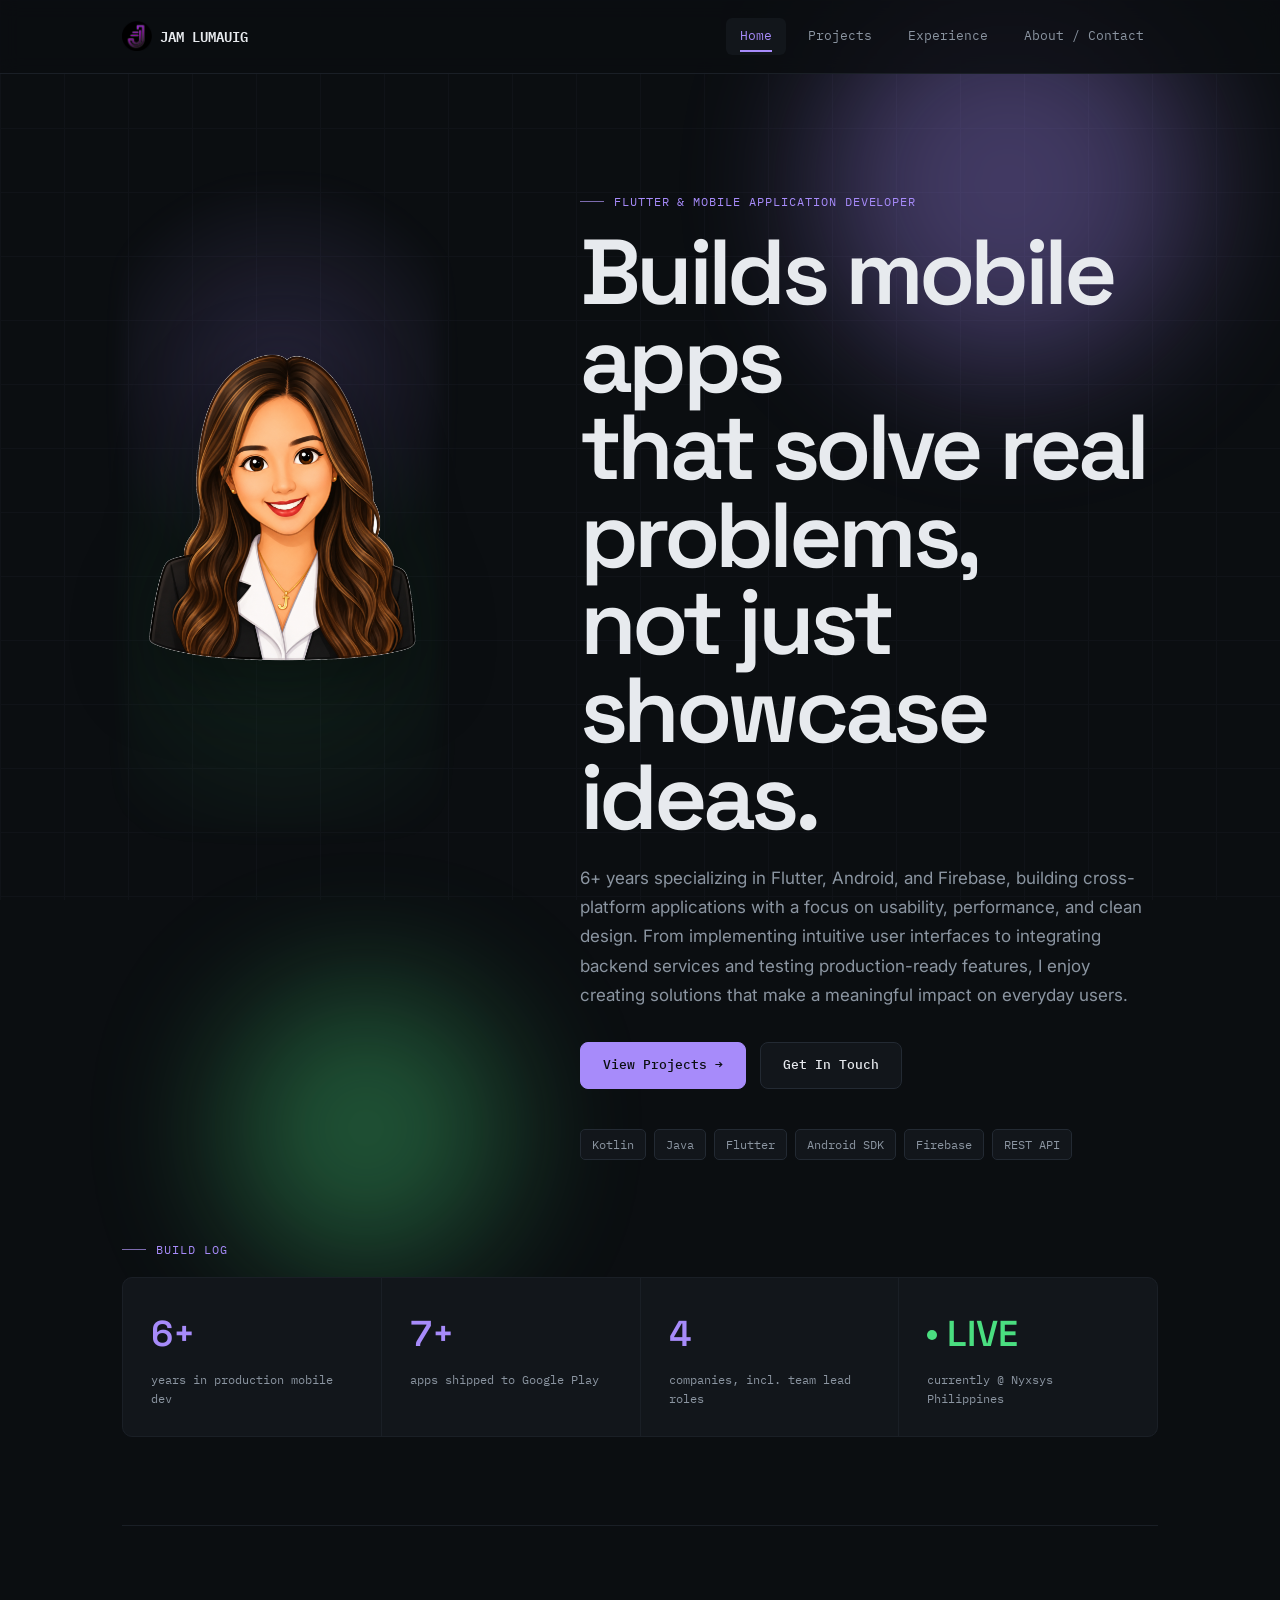
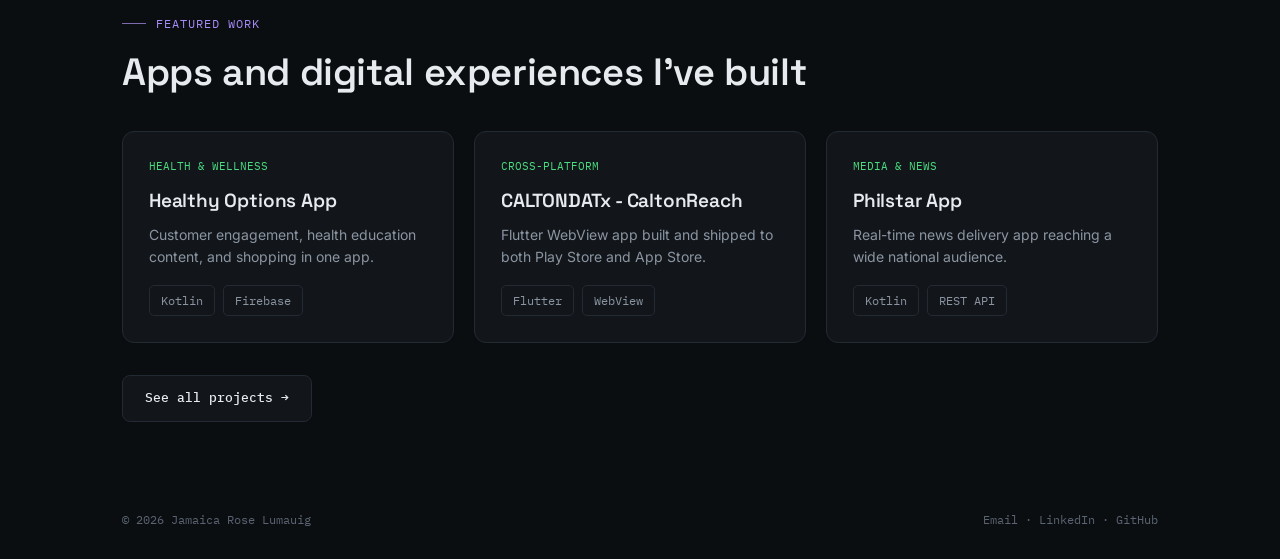
==== index.html @ c299384c "portfolio ni jam" ====
<!DOCTYPE html>
<html lang="en">
<head>
<meta charset="UTF-8">
<meta name="viewport" content="width=device-width, initial-scale=1.0">
<title>Jamaica Rose Lumauig — Mobile Application Developer</title>
<link rel="icon" type="image/png" href="assets/navlogo.png">
<link rel="stylesheet" href="style.css">
</head>
<body>

<header class="site-nav">
  <div class="nav-inner">
    <a href="index.html" class="nav-mark">
      <img src="assets/navlogo.png" alt="Jamaica Rose Lumauig" class="nav-mark-logo">
      <span>JAM LUMAUIG</span>
    </a>
    <nav class="nav-links">
      <a href="index.html" class="active">Home</a>
      <a href="projects.html">Projects</a>
      <a href="experience.html">Experience</a>
      <a href="about.html">About / Contact</a>
    </nav>
  </div>
</header>

<main class="wrap">

  <!-- HERO -->
  <section class="section" style="padding-top:96px; padding-bottom:48px; border-bottom:none; position:relative;">
    <div class="glow-orb" style="width:380px; height:380px; background:var(--accent); top:-80px; right:-40px;"></div>
    <div class="glow-orb" style="width:280px; height:280px; background:var(--signal); bottom:-60px; left:10%; animation-delay:-6s;"></div>

    <div class="hero-layout" style="position:relative; z-index:1;">
      <div class="hero-art load-in load-in-2">
        <img src="assets/jam.png" alt="Jamaica Rose Lumauig illustration">
      </div>

      <div class="hero-headline">
        <div class="eyebrow load-in load-in-1">Flutter & Mobile Application Developer</div>
        <h1 class="load-in load-in-2">
          Builds mobile apps<br>
          that solve real problems,<br>
          not just showcase ideas.
        </h1>
      </div>

      <div class="hero-body">
        <p class="load-in load-in-3" style="color:var(--text-dim); font-size:17px;">
          6+ years specializing in Flutter, Android, and Firebase, building cross-platform applications with a focus on usability, performance, and clean design. From implementing intuitive user interfaces to integrating backend services and testing production-ready features, I enjoy creating solutions that make a meaningful impact on everyday users.
        </p>
        <div class="load-in load-in-3" style="display:flex; gap:14px; margin-top:32px; flex-wrap:wrap;">
          <a href="projects.html" class="btn btn-primary">View Projects →</a>
          <a href="about.html" class="btn btn-ghost">Get In Touch</a>
        </div>
        <div class="load-in load-in-4" style="margin-top:40px;">
          <div class="tag-row">
            <span class="tag">Kotlin</span>
            <span class="tag">Java</span>
            <span class="tag">Flutter</span>
            <span class="tag">Android SDK</span>
            <span class="tag">Firebase</span>
            <span class="tag">REST API</span>
          </div>
        </div>
      </div>
    </div>
  </section>

  <!-- STATS / BUILD LOG STYLE -->
  <section class="section" style="padding-top:32px;">
    <div class="eyebrow reveal">Build Log</div>
    <div style="display:grid; grid-template-columns:repeat(auto-fit, minmax(200px,1fr)); gap:1px; background:var(--border-soft); border:1px solid var(--border-soft); border-radius:10px; overflow:hidden;">

      <div class="reveal reveal-delay-1" style="background:var(--bg-raised); padding:28px;">
        <div class="stat-num" data-count="6" data-suffix="+" style="font-family:var(--font-display); font-size:36px; font-weight:600; color:var(--accent);">0</div>
        <div style="font-family:var(--font-mono); font-size:12px; color:var(--text-dim); margin-top:6px;">years in production mobile dev</div>
      </div>

      <div class="reveal reveal-delay-2" style="background:var(--bg-raised); padding:28px;">
        <div class="stat-num" data-count="7" data-suffix="+" style="font-family:var(--font-display); font-size:36px; font-weight:600; color:var(--accent);">0</div>
        <div style="font-family:var(--font-mono); font-size:12px; color:var(--text-dim); margin-top:6px;">apps shipped to Google Play</div>
      </div>

      <div class="reveal reveal-delay-3" style="background:var(--bg-raised); padding:28px;">
        <div class="stat-num" data-count="4" data-suffix="" style="font-family:var(--font-display); font-size:36px; font-weight:600; color:var(--accent);">0</div>
        <div style="font-family:var(--font-mono); font-size:12px; color:var(--text-dim); margin-top:6px;">companies, incl. team lead roles</div>
      </div>

      <div class="reveal reveal-delay-4" style="background:var(--bg-raised); padding:28px;">
        <div style="font-family:var(--font-display); font-size:36px; font-weight:600; color:var(--signal); display:flex; align-items:center; gap:10px;">
          <span class="dot pulse" style="width:10px;height:10px;border-radius:50%;background:var(--signal); display:inline-block;"></span>LIVE
        </div>
        <div style="font-family:var(--font-mono); font-size:12px; color:var(--text-dim); margin-top:6px;">currently @ Nyxsys Philippines</div>
      </div>

    </div>
  </section>

  <!-- FEATURED PROJECTS PREVIEW -->
  <section class="section" style="border-bottom:none;">
    <div class="eyebrow reveal">Featured Work</div>
    <h2 class="reveal" style="margin-bottom:36px;">Apps and digital experiences I've built</h2>

    <div style="display:grid; grid-template-columns:repeat(auto-fit, minmax(260px,1fr)); gap:20px;">

      <a href="projects.html#healthy-options" class="reveal reveal-delay-1 lift-card" style="background:var(--bg-raised); border:1px solid var(--border); border-radius:12px; padding:26px; display:block;">
        <div style="font-family:var(--font-mono); font-size:11px; color:var(--signal); margin-bottom:10px;">HEALTH &amp; WELLNESS</div>
        <h3>Healthy Options App</h3>
        <p style="color:var(--text-dim); font-size:14px; margin-top:8px;">Customer engagement, health education content, and shopping in one app.</p>
        <div class="tag-row" style="margin-top:16px;">
          <span class="tag">Kotlin</span><span class="tag">Firebase</span>
        </div>
      </a>

      <a href="projects.html#caltondatx" class="reveal reveal-delay-2 lift-card" style="background:var(--bg-raised); border:1px solid var(--border); border-radius:12px; padding:26px; display:block;">
        <div style="font-family:var(--font-mono); font-size:11px; color:var(--signal); margin-bottom:10px;">CROSS-PLATFORM</div>
        <h3>CALTONDATx - CaltonReach</h3>
        <p style="color:var(--text-dim); font-size:14px; margin-top:8px;">Flutter WebView app built and shipped to both Play Store and App Store.</p>
        <div class="tag-row" style="margin-top:16px;">
          <span class="tag">Flutter</span><span class="tag">WebView</span>
        </div>
      </a>

      <a href="projects.html#philstar" class="reveal reveal-delay-3 lift-card" style="background:var(--bg-raised); border:1px solid var(--border); border-radius:12px; padding:26px; display:block;">
        <div style="font-family:var(--font-mono); font-size:11px; color:var(--signal); margin-bottom:10px;">MEDIA &amp; NEWS</div>
        <h3>Philstar App</h3>
        <p style="color:var(--text-dim); font-size:14px; margin-top:8px;">Real-time news delivery app reaching a wide national audience.</p>
        <div class="tag-row" style="margin-top:16px;">
          <span class="tag">Kotlin</span><span class="tag">REST API</span>
        </div>
      </a>

    </div>

    <div class="reveal" style="margin-top:32px;">
      <a href="projects.html" class="btn btn-ghost">See all projects →</a>
    </div>
  </section>

</main>

<footer class="wrap">
  <span>© 2026 Jamaica Rose Lumauig</span>
  <span>
    <a href="mailto:jamlumauig0615@gmail.com">Email</a> ·
    <a href="https://linkedin.com/in/jamlumauig">LinkedIn</a> ·
    <a href="https://github.com/jamlumauig00">GitHub</a>
  </span>
</footer>

<script src="script.js"></script>
</body>
</html>
---- style.css ----
/* ============================================
   Jamaica Rose Lumauig — Mobile Dev Portfolio
   ============================================ */

@import url('https://fonts.googleapis.com/css2?family=Space+Grotesk:wght@400;500;600;700&family=IBM+Plex+Mono:wght@400;500;600&family=Inter:wght@400;500;600&display=swap');

:root {
  --bg: #0B0E11;
  --bg-raised: #12161B;
  --bg-raised-2: #171C22;
  --border: #232A33;
  --border-soft: #1A1F26;
  --text: #E7EAEE;
  --text-dim: #8B95A1;
  --text-faint: #5A6472;
  --accent: #A78BFA;
  --accent-dim: #7C6BAE;
  --signal: #4ADE80;
  --signal-dim: #2F8F5A;

  --font-display: 'Space Grotesk', sans-serif;
  --font-mono: 'IBM Plex Mono', monospace;
  --font-body: 'Inter', sans-serif;
}

* { box-sizing: border-box; margin: 0; padding: 0; }

html { scroll-behavior: smooth; }

html, body { overflow-x: hidden; }

body {
  background: var(--bg);
  color: var(--text);
  font-family: var(--font-body);
  line-height: 1.6;
  -webkit-font-smoothing: antialiased;
  overflow-wrap: break-word;
  padding-bottom: 30px;
}

body::before {
  content: '';
  position: fixed;
  inset: 0;
  background-image:
    linear-gradient(var(--border-soft) 1px, transparent 1px),
    linear-gradient(90deg, var(--border-soft) 1px, transparent 1px);
  background-size: 64px 64px;
  opacity: 0.35;
  pointer-events: none;
  z-index: 0;
}

a { color: inherit; text-decoration: none; }

.wrap {
  max-width: 1100px;
  margin: 0 auto;
  padding: 0 32px;
  position: relative;
  z-index: 1;
}

/* ---------- Nav ---------- */
header.site-nav {
  position: sticky;
  top: 0;
  z-index: 50;
  background: rgba(11, 14, 17, 0.85);
  backdrop-filter: blur(10px);
  border-bottom: 1px solid var(--border-soft);
}

.nav-inner {
  max-width: 1100px;
  margin: 0 auto;
  padding: 18px 32px;
  display: flex;
  justify-content: space-between;
  align-items: center;
}

.nav-mark {
  font-family: var(--font-mono);
  font-size: 14px;
  font-weight: 600;
  color: var(--text);
  display: flex;
  align-items: center;
  gap: 8px;
}

.nav-mark img {
  display: block;
}

.nav-mark-logo {
  width: 30px;
  height: 30px;
  object-fit: contain;
  border-radius: 8px;
}

.brand-logo-wrap {
  display: inline-flex;
  align-items: center;
  justify-content: center;
  width: min(180px, 100%);
  margin-bottom: 18px;
}

.brand-logo {
  width: 100%;
  height: auto;
  display: block;
  object-fit: contain;
}

.sr-only {
  position: absolute;
  width: 20px;
  height: 10px;
  padding: 0;
  margin: -1px;
  clip: rect(0, 0, 0, 0);
  white-space: nowrap;
color: wheat;}


.nav-links {
  display: flex;
  gap: 8px;
  font-family: var(--font-mono);
  font-size: 13px;
}

.nav-links a {
  padding: 8px 14px;
  border-radius: 6px;
  color: var(--text-dim);
  transition: color 0.15s, background 0.15s;
}

.nav-links a:hover { color: var(--text); background: var(--bg-raised); }
.nav-links a.active { color: var(--accent); background: var(--bg-raised); }

/* ---------- Eyebrow / labels ---------- */
.eyebrow {
  font-family: var(--font-mono);
  font-size: 12px;
  letter-spacing: 0.08em;
  text-transform: uppercase;
  color: var(--accent);
  display: flex;
  align-items: center;
  gap: 10px;
  margin-bottom: 18px;
}

.eyebrow::before {
  content: '';
  width: 24px;
  height: 1px;
  background: var(--accent-dim);
}

/* ---------- Headings ---------- */
h1, h2, h3 {
  font-family: var(--font-display);
  font-weight: 600;
  letter-spacing: -0.01em;
  color: var(--text);
}

h1 { font-size: clamp(40px, 6vw, 64px); line-height: 1.05; }
h2 { font-size: clamp(28px, 4vw, 38px); line-height: 1.15; }
h3 { font-size: 19px; }

.section {
  padding: 88px 0;
  border-bottom: 1px solid var(--border-soft);
  position: relative;
  z-index: 1;
}

.section:last-of-type { border-bottom: none; }

/* ---------- Buttons ---------- */
.btn {
  display: inline-flex;
  align-items: center;
  gap: 8px;
  font-family: var(--font-mono);
  font-size: 13px;
  font-weight: 500;
  padding: 12px 22px;
  border-radius: 8px;
  border: 1px solid var(--border);
  transition: border-color 0.15s, transform 0.15s, background 0.15s;
}

.btn-primary {
  background: var(--accent);
  color: #0B0E11;
  border-color: var(--accent);
}
.btn-primary:hover { transform: translateY(-1px); background: #B8A2FC; }

.btn-ghost {
  color: var(--text);
  background: var(--bg-raised);
}
.btn-ghost:hover { border-color: var(--accent-dim); transform: translateY(-1px); }

/* ---------- Tags / tech pills ---------- */
.tag-row {
  display: flex;
  flex-wrap: wrap;
  gap: 8px;
}

.tag {
  font-family: var(--font-mono);
  font-size: 12px;
  padding: 5px 11px;
  border-radius: 5px;
  background: var(--bg-raised);
  border: 1px solid var(--border);
  color: var(--text-dim);
}

/* ---------- Phone frame (signature element) ---------- */
.phone-frame {
  width: 220px;
  height: 460px;
  border-radius: 32px;
  border: 6px solid #1C2128;
  background: #05070A;
  position: relative;
  overflow: hidden;
  box-shadow:
    0 0 0 1px var(--border),
    0 30px 60px -20px rgba(167, 139, 250, 0.18),
    0 10px 30px rgba(0,0,0,0.5);
  flex-shrink: 0;
  transition: transform 0.25s ease-out, box-shadow 0.25s ease-out;
  transform-style: preserve-3d;
  will-change: transform;
}
.phone-frame:hover {
  box-shadow:
    0 0 0 1px var(--border),
    0 40px 80px -20px rgba(167, 139, 250, 0.3),
    0 10px 30px rgba(0,0,0,0.5);
}

.phone-frame::before {
  content: '';
  position: absolute;
  top: 14px;
  left: 50%;
  transform: translateX(-50%);
  width: 64px;
  height: 6px;
  border-radius: 4px;
  background: #1C2128;
  z-index: 3;
}

.phone-frame img {
  width: 100%;
  height: 100%;
  object-fit: cover;
  display: block;
}

.phone-frame .placeholder {
  width: 100%;
  height: 100%;
  display: flex;
  align-items: center;
  justify-content: center;
  font-family: var(--font-mono);
  font-size: 11px;
  color: var(--text-faint);
  text-align: center;
  padding: 20px;
  background:
    repeating-linear-gradient(45deg, #0E1216, #0E1216 10px, #0B0E11 10px, #0B0E11 20px);
}

.hero-art {
  width: 100%;
  max-width: 320px;
  display: flex;
  align-items: center;
  justify-content: center;
  position: relative;
  padding: 0;
  margin: 0;
  align-self: stretch;
  height: 100%;
  animation: heroFloat 6.5s ease-in-out infinite;
}

.hero-art::before {
  content: '';
  position: absolute;
  inset: 10px 0;
  border-radius: 28px;
  background:
    radial-gradient(circle at 50% 30%, rgba(167,139,250,0.18), transparent 42%),
    radial-gradient(circle at 50% 70%, rgba(74,222,128,0.1), transparent 50%);
  filter: blur(10px);
  z-index: -1;
  animation: heroGlow 4.5s ease-in-out infinite;
}

.hero-art img {
  width: 100%;
  height: 100%;
  display: block;
  object-fit: contain;
  filter: drop-shadow(0 22px 40px rgba(0, 0, 0, 0.45));
  transform-origin: center 65%;
  animation: heroPulse 4.5s ease-in-out infinite;
}

.hero-copy {
  display: flex;
  flex-direction: column;
  justify-content: center;
}

.hero-layout {
  display: grid;
  grid-template-columns: minmax(280px, 0.82fr) minmax(0, 1.18fr);
  column-gap: 56px;
  row-gap: 16px;
  align-items: start;
}

.hero-art {
  grid-column: 1;
  grid-row: 1;
  align-self: stretch;
  justify-self: start;
}

.hero-headline {
  grid-column: 2;
  grid-row: 1;
  align-self: start;
  padding-top: 22px;
}

.hero-body {
  grid-column: 2;
  grid-row: 2;
  max-width: 820px;
  margin-top: 6px;
}

.hero-headline h1 {
  font-size: clamp(58px, 7.2vw, 96px);
  line-height: 0.95;
  letter-spacing: -0.05em;
  max-width: 920px;
}

.hero-body p {
  margin-top: 0 !important;
  max-width: 760px !important;
  line-height: 1.72;
}

@keyframes heroFloat {
  0%, 100% { transform: translateY(0px); }
  50% { transform: translateY(-10px); }
}

@keyframes heroGlow {
  0%, 100% { opacity: 0.7; transform: scale(0.98); }
  50% { opacity: 1; transform: scale(1.03); }
}

@keyframes heroPulse {
  0%, 100% { transform: scale(1) rotate(-1deg); }
  50% { transform: scale(1.03) rotate(1deg); }
}

/* ---------- Footer ---------- */
footer {
  padding: 48px 0 64px;
  font-family: var(--font-mono);
  font-size: 12px;
  color: var(--text-faint);
  display: flex;
  justify-content: space-between;
  flex-wrap: wrap;
  gap: 12px;
}

footer a:hover { color: var(--accent); }

/* ---------- Responsive ---------- */
@media (max-width: 720px) {
  .wrap { padding: 0 20px; }
  .nav-inner { padding: 14px 20px; }
  .nav-links { font-size: 12px; gap: 2px; }
  .nav-links a { padding: 7px 9px; }
  .section { padding: 56px 0; }

  /* Flex/grid layout blocks across pages use inline min-width/columns
     for desktop; relax them so nothing overflows on narrow viewports. */
  [style*="min-width"] { min-width: 0 !important; }
  [style*="grid-template-columns:1fr 1fr"] { grid-template-columns: 1fr !important; }

  .phone-frame { width: 190px; height: 396px; }

  [style*="gap:48px"],
  [style*="gap:56px"],
  [style*="gap:64px"] {
    gap: 32px !important;
  }
}

@media (max-width: 480px) {
  .wrap { padding: 0 16px; }
  .nav-inner { padding: 12px 16px; flex-wrap: wrap; gap: 10px; justify-content: center; }
  .nav-mark { font-size: 12px; }
  .nav-links { width: 100%; justify-content: center; }
  .phone-frame { width: 168px; height: 350px; }
  .project-modal { padding: 14px; }
  .project-modal-panel { padding: 20px; }
  .project-card { padding-left: 16px; padding-right: 16px; margin-left: -16px; margin-right: -16px; }
}

/* ---------- Focus visibility ---------- */
a:focus-visible, button:focus-visible {
  outline: 2px solid var(--accent);
  outline-offset: 2px;
}

/* ============================================
   ANIMATION SYSTEM
   ============================================ */

/* Scroll reveal */
.reveal {
  opacity: 0;
  transform: translateY(28px);
  transition: opacity 0.7s cubic-bezier(.21,.8,.32,1), transform 0.7s cubic-bezier(.21,.8,.32,1);
}
.reveal.in-view { opacity: 1; transform: translateY(0); }
.reveal-delay-1 { transition-delay: 0.08s; }
.reveal-delay-2 { transition-delay: 0.16s; }
.reveal-delay-3 { transition-delay: 0.24s; }
.reveal-delay-4 { transition-delay: 0.32s; }

/* No-JS fallback: if JS hasn't run within ~1.2s (or doesn't run at all),
   force content visible so nothing stays permanently hidden */
@keyframes forceVisible { to { opacity: 1; transform: none; } }
.reveal { animation: forceVisible 0.01s linear 1.4s forwards; }
.reveal.in-view { animation: none; }

/* Page-load entrance */
@keyframes fadeUp {
  from { opacity: 0; transform: translateY(22px); }
  to { opacity: 1; transform: translateY(0); }
}
.load-in { animation: fadeUp 0.8s cubic-bezier(.21,.8,.32,1) both; }
.load-in-1 { animation-delay: 0.05s; }
.load-in-2 { animation-delay: 0.15s; }
.load-in-3 { animation-delay: 0.28s; }
.load-in-4 { animation-delay: 0.4s; }

/* Nav entrance */
@keyframes navDrop {
  from { opacity: 0; transform: translateY(-12px); }
  to { opacity: 1; transform: translateY(0); }
}
.site-nav { animation: navDrop 0.5s ease both; }

/* Ambient glow drift behind hero */
@keyframes drift {
  0%, 100% { transform: translate(0,0) scale(1); }
  50% { transform: translate(20px,-24px) scale(1.08); }
}
.glow-orb {
  position: absolute;
  border-radius: 50%;
  filter: blur(70px);
  opacity: 0.35;
  pointer-events: none;
  z-index: 0;
  animation: drift 12s ease-in-out infinite;
}

/* Pulse dot (live indicator) */
@keyframes pulseDot {
  0% { box-shadow: 0 0 0 0 rgba(74,222,128,0.55); }
  70% { box-shadow: 0 0 0 8px rgba(74,222,128,0); }
  100% { box-shadow: 0 0 0 0 rgba(74,222,128,0); }
}
.pulse { animation: pulseDot 2s infinite; }

/* Card hover lift */
.lift-card {
  transition: transform 0.25s cubic-bezier(.21,.8,.32,1), border-color 0.25s, box-shadow 0.25s;
}
.lift-card:hover {
  transform: translateY(-5px);
  border-color: var(--accent-dim) !important;
  box-shadow: 0 16px 32px -12px rgba(167,139,250,0.18);
}

/* Stat count-up target (JS toggles class) */
.stat-num { font-variant-numeric: tabular-nums; }

/* Button shimmer */
.btn-primary {
  position: relative;
  overflow: hidden;
}
.btn-primary::after {
  content: '';
  position: absolute;
  top: 0; left: -120%;
  width: 60%; height: 100%;
  background: linear-gradient(120deg, transparent, rgba(255,255,255,0.45), transparent);
  transform: skewX(-20deg);
  transition: left 0.6s ease;
}
.btn-primary:hover::after { left: 140%; }

/* Tag pop on hover */
.tag { transition: border-color 0.2s, color 0.2s, transform 0.2s; }
.tag:hover { border-color: var(--accent-dim); color: var(--text); transform: translateY(-1px); }

/* Underline draw for nav links */
.nav-links a { position: relative; }
.nav-links a::before {
  content: '';
  position: absolute;
  left: 14px; right: 14px; bottom: 3px;
  height: 1.5px;
  background: var(--accent);
  transform: scaleX(0);
  transform-origin: left;
  transition: transform 0.25s ease;
}
.nav-links a:hover::before,
.nav-links a.active::before { transform: scaleX(1); }

/* Timeline node grow-in */
@keyframes nodeGrow {
  from { transform: scale(0); }
  to { transform: scale(1); }
}
.role.in-view::before { animation: nodeGrow 0.4s cubic-bezier(.34,1.56,.64,1) both; }

/* ============================================
   MOCK APP SCREENS (inside phone frames)
   ============================================ */
.app-screen {
  width: 100%;
  height: 100%;
  position: relative;
  background: linear-gradient(165deg, #0E1318, #090C10);
  display: flex;
  flex-direction: column;
  font-family: var(--font-body);
  overflow: hidden;
}

.app-statusbar {
  display: flex;
  justify-content: space-between;
  padding: 18px 16px 6px;
  font-family: var(--font-mono);
  font-size: 9px;
  color: var(--text-faint);
}

.app-topbar {
  padding: 4px 16px 14px;
  display: flex;
  align-items: center;
  justify-content: space-between;
}
.app-topbar .app-title { font-family: var(--font-display); font-size: 15px; font-weight: 600; color: var(--text); }
.app-topbar .app-badge {
  font-family: var(--font-mono);
  font-size: 8px;
  padding: 3px 7px;
  border-radius: 20px;
  background: rgba(74,222,128,0.12);
  color: var(--signal);
  display: flex;
  align-items: center;
  gap: 4px;
  white-space: nowrap;
  flex-shrink: 0;
}
.app-badge .d { width:5px; height:5px; border-radius:50%; background:var(--signal); }

.app-body { flex: 1; padding: 0 14px 14px; overflow: hidden; }

/* Generic shimmer skeleton */
@keyframes shimmer {
  0% { background-position: -200px 0; }
  100% { background-position: 200px 0; }
}
.skel {
  background: linear-gradient(90deg, #161B22 25%, #1F2530 37%, #161B22 63%);
  background-size: 400px 100%;
  animation: shimmer 1.8s infinite linear;
  border-radius: 6px;
}

/* card row */
.app-card {
  background: var(--bg-raised);
  border: 1px solid var(--border-soft);
  border-radius: 10px;
  padding: 10px;
  margin-bottom: 9px;
  display: flex;
  gap: 10px;
  align-items: center;
}
.app-card .thumb {
  width: 38px; height: 38px;
  border-radius: 8px;
  flex-shrink: 0;
}
.app-card .lines { flex: 1; display: flex; flex-direction: column; gap: 5px; }
.app-line { height: 7px; border-radius: 3px; }
.app-line.w60 { width: 60%; }
.app-line.w40 { width: 40%; }
.app-line.w80 { width: 80%; }

/* progress ring */
.ring-wrap { display:flex; align-items:center; justify-content:center; padding: 14px 0 6px; }
.ring-label {
  position:absolute;
  font-family: var(--font-display);
  font-size: 18px;
  font-weight: 600;
  color: var(--text);
}
@keyframes ringFill {
  from { stroke-dashoffset: 220; }
}

/* feed slide-in */
@keyframes feedIn {
  from { opacity: 0; transform: translateX(14px); }
  to { opacity: 1; transform: translateX(0); }
}
.feed-item { animation: feedIn 0.5s ease both; }

/* tab pill switcher */
.app-tabs {
  display: flex;
  background: var(--bg-raised-2);
  border-radius: 9px;
  padding: 3px;
  margin-bottom: 12px;
  position: relative;
}
.app-tabs span {
  flex: 1;
  text-align: center;
  font-family: var(--font-mono);
  font-size: 9px;
  padding: 7px 0;
  border-radius: 7px;
  color: var(--text-faint);
  position: relative;
  z-index: 1;
}
.app-tab-pill {
  position: absolute;
  top: 3px; bottom: 3px; left: 3px;
  width: calc(50% - 3px);
  background: var(--accent);
  border-radius: 7px;
  z-index: 0;
}
@keyframes tabSlide {
  0%, 40% { transform: translateX(0); }
  50%, 90% { transform: translateX(100%); }
  100% { transform: translateX(0); }
}
.app-tab-pill.animate { animation: tabSlide 4s ease-in-out infinite; }
@keyframes tabTextSwap {
  0%, 40% { color: #0B0E11; }
  41%, 100% { color: var(--text-faint); }
}

/* signage cycling frames */
.signage-slide {
  position: absolute;
  inset: 0;
  opacity: 0;
  display: flex;
  align-items: center;
  justify-content: center;
  flex-direction: column;
  gap: 8px;
}
@keyframes signageCycle {
  0%, 28% { opacity: 1; }
  33%, 100% { opacity: 0; }
}
.signage-slide.s1 { animation: signageCycle 9s infinite; }
.signage-slide.s2 { animation: signageCycle 9s infinite; animation-delay: 3s; }
.signage-slide.s3 { animation: signageCycle 9s infinite; animation-delay: 6s; }

/* checkmark draw */
@keyframes checkPop {
  0% { transform: scale(0); }
  60% { transform: scale(1.25); }
  100% { transform: scale(1); }
}
.check-pop { animation: checkPop 0.5s cubic-bezier(.34,1.56,.64,1) both; }

/* heartbeat */
@keyframes heartbeat {
  0%, 100% { transform: scale(1); }
  15% { transform: scale(1.18); }
  30% { transform: scale(1); }
  45% { transform: scale(1.12); }
  60% { transform: scale(1); }
}
.heartbeat { animation: heartbeat 2.2s ease-in-out infinite; }

/* route destination pulse (Commuter Guide) */
@keyframes routePulse {
  0%, 100% { box-shadow: 0 0 6px 0px rgba(167,139,250,0.6); transform: scale(1); }
  50% { box-shadow: 0 0 12px 4px rgba(167,139,250,0.35); transform: scale(1.15); }
}
.route-pulse { animation: routePulse 1.8s ease-in-out infinite; }

/* loading bar */
@keyframes loadBar {
  0% { width: 0%; }
  70% { width: 100%; }
  100% { width: 100%; }
}
.load-bar-fill { animation: loadBar 2.6s cubic-bezier(.3,.7,.4,1) infinite; }

@media (prefers-reduced-motion: reduce) {
  * { transition: none !important; scroll-behavior: auto !important; animation: none !important; }
  .reveal { opacity: 1; transform: none; }
}


/* ============================================
   CLICKABLE PROJECT MODAL
   ============================================ */
.project-card {
  cursor: pointer;
  border-radius: 16px;
  padding-left: 18px;
  padding-right: 18px;
  margin-left: -18px;
  margin-right: -18px;
  transition: background 0.2s ease, transform 0.2s ease, box-shadow 0.2s ease;
}
.project-card:hover {
  background: rgba(167, 139, 250, 0.035);
  box-shadow: inset 0 0 0 1px rgba(167, 139, 250, 0.12);
}
.project-card:focus-visible {
  outline: 2px solid var(--accent);
  outline-offset: 4px;
}
.project-card h2::after {
  content: '  →';
  color: var(--accent);
  opacity: 0;
  transition: opacity 0.2s ease, transform 0.2s ease;
  display: inline-block;
}
.project-card:hover h2::after,
.project-card:focus-visible h2::after {
  opacity: 1;
  transform: translateX(3px);
}

.project-modal {
  position: fixed;
  inset: 0;
  z-index: 999;
  display: none;
  align-items: center;
  justify-content: center;
  padding: 24px;
}
.project-modal.open {   display: flex; }
.project-modal-backdrop {
  position: absolute;
  inset: 0;
  background: rgba(5, 7, 10, 0.76);
  backdrop-filter: blur(12px);
}
.project-modal-panel {
  position: relative;
  width: min(960px, 100%);
  max-height: 90vh;
  overflow-y: auto;
  background: var(--bg-raised);
  border: 1px solid var(--border);
  border-radius: 18px;
  padding: 32px;
  z-index: 1;
}

.project-modal-grid {
  display: grid;
  grid-template-columns: 1fr 1.1fr;
  gap: 32px;
  align-items: start;
}

.project-modal-close {
  position: absolute;
  top: 16px;
  right: 16px;
  width: 42px;
  height: 42px;
  border-radius: 50%;
  border: 1px solid var(--border);
  background: rgba(18, 22, 27, 0.9);
  backdrop-filter: blur(8px);

  display: flex;
  align-items: center;
  justify-content: center;

  color: var(--text);
  font-size: 22px;
  line-height: 1;
  cursor: pointer;
  z-index: 10;

  transition: all 0.2s ease;
}

.project-modal-close:hover {
  background: var(--accent);
  color: #000000;
  transform: rotate(90deg);
  border-color: var(--accent);
  
}

.project-modal-close:active {
  transform: rotate(90deg) scale(0.95);
  
}

@media (max-width: 760px) {
  .project-modal-grid {
    grid-template-columns: 1fr;
  }

  .project-modal-panel {
    padding: 24px;
  }
}

.project-modal-close:hover { 
  border-color: var(--accent-dim); 
  color: #000000;
  
}
.project-modal-desc {
  color: var(--text-dim);
  font-size: 15px;
  margin: 16px 0 22px;
}
.project-link-row {
  display: flex;
  gap: 10px;
  flex-wrap: wrap;
  margin-top: 24px;
}
.project-link-note {
  margin-top: 14px;
  color: var(--text-faint);
  font-family: var(--font-mono);
  font-size: 11px;
}
.project-screenshot-grid {
  display: grid;
  grid-template-columns: repeat(2, minmax(0, 1fr));
  gap: 14px;
}
.project-shot {
  min-height: 210px;
  border-radius: 16px;
  border: 1px solid var(--border-soft);
  background:
    radial-gradient(circle at 20% 15%, rgba(167,139,250,0.18), transparent 34%),
    linear-gradient(145deg, #111820, #090C10);
  overflow: hidden;
  position: relative;
  display: flex;
  align-items: center;
  justify-content: center;
  padding: 18px;
}
.project-shot img {
  width: 100%;
  height: 100%;
  object-fit: contain;
  background: #07090c;
  border-radius: 12px;
  display: block;
}
.project-shot-placeholder {
  text-align: center;
  color: var(--text-faint);
  font-family: var(--font-mono);
  font-size: 11px;
}
.project-shot-placeholder strong {
  display: block;
  color: var(--text-dim);
  font-family: var(--font-display);
  font-size: 17px;
  margin-bottom: 6px;
}
body.modal-lock { overflow: hidden; }

@media (max-width: 820px) {
  .project-modal-grid { grid-template-columns: 1fr; }
}

@media (max-width: 480px) {
  .project-shot { min-height: 150px; }
}

@media (max-width: 900px) {
  .hero-layout {
    grid-template-columns: 1fr;
    gap: 28px !important;
  }

  .hero-art {
    width: min(360px, 100%);
    max-width: 360px;
    height: auto;
    justify-self: center;
  }

  .hero-art img {
    height: auto;
  }

  .hero-headline {
    padding-top: 0;
  }

  .hero-headline h1 {
    font-size: clamp(42px, 10vw, 64px);
    line-height: 0.98;
  }

  .hero-body {
    grid-column: auto;
    grid-row: auto;
    max-width: none;
  }
}

@media (max-width: 640px) {
  .hero-layout {
    gap: 22px !important;
  }

  .hero-art {
    width: min(280px, 100%);
    max-width: 280px;
  }

  .hero-art::before {
    inset: 6px 0;
  }
}
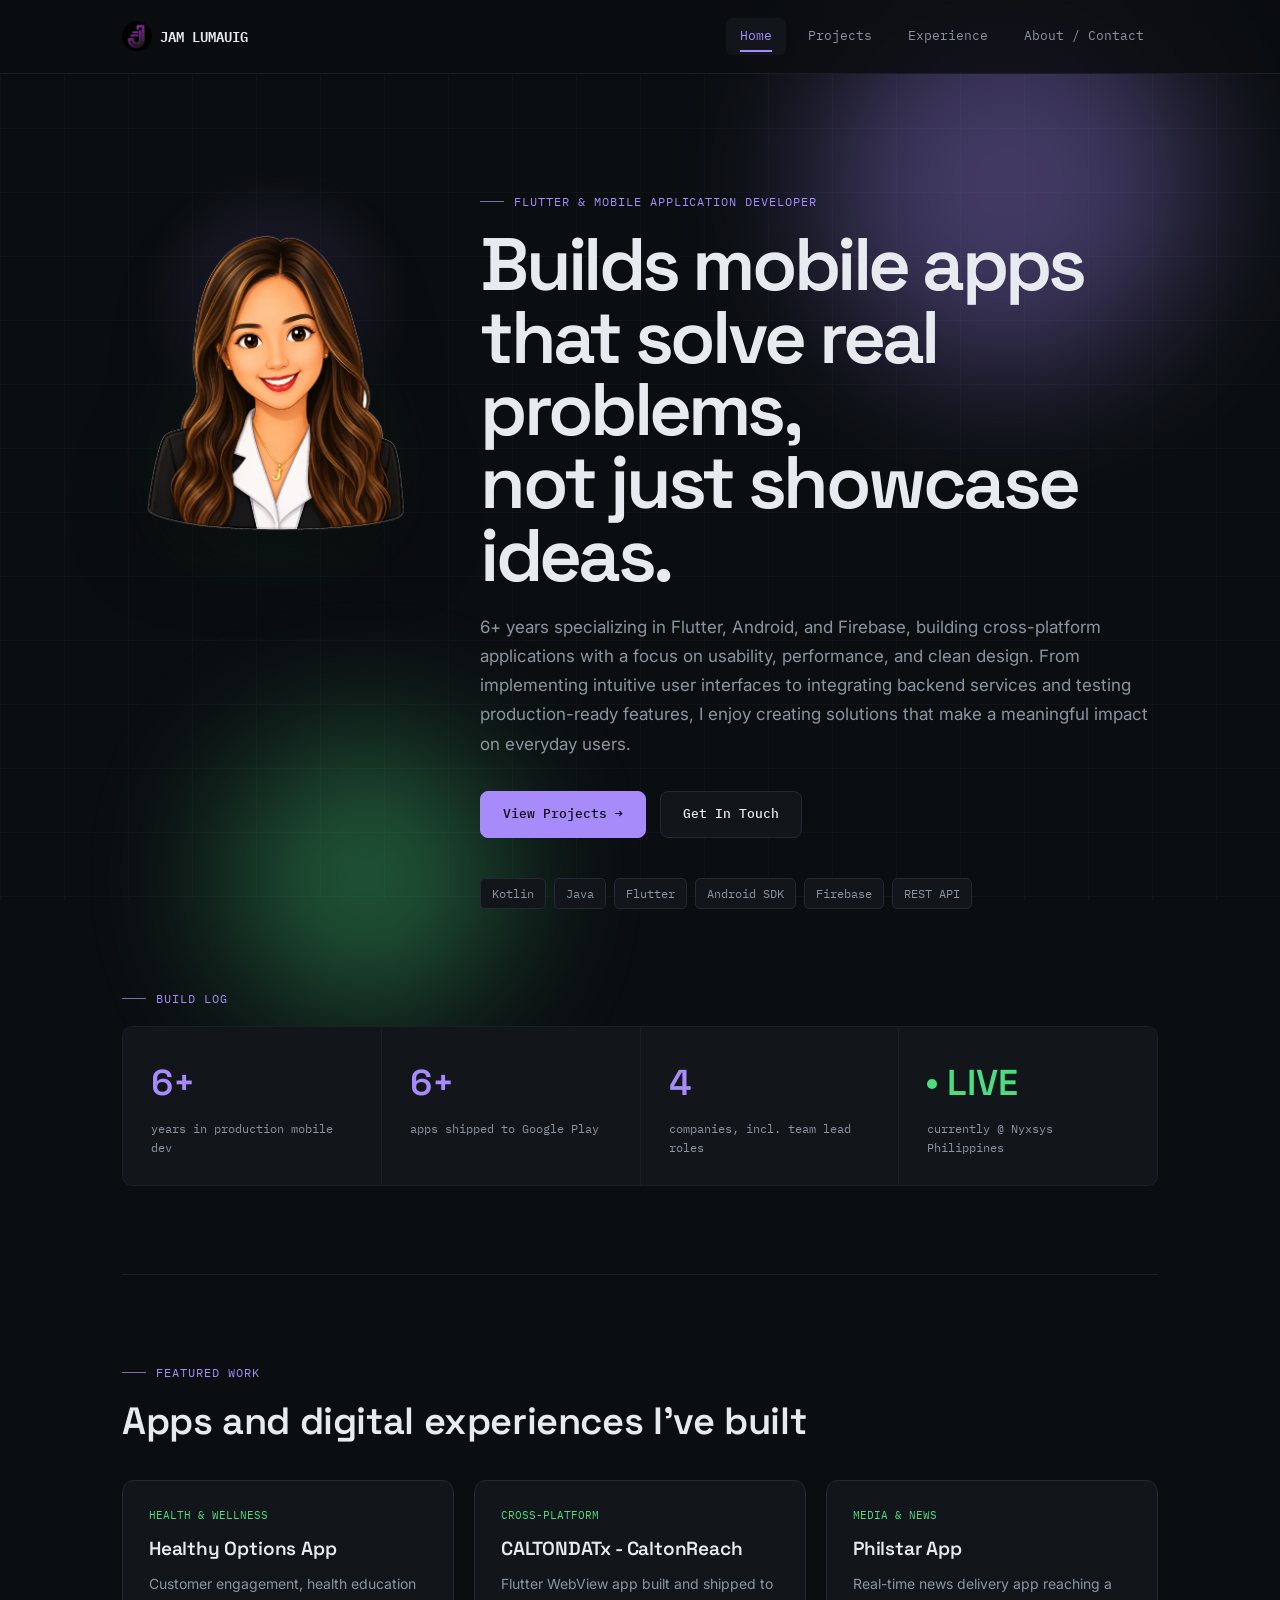
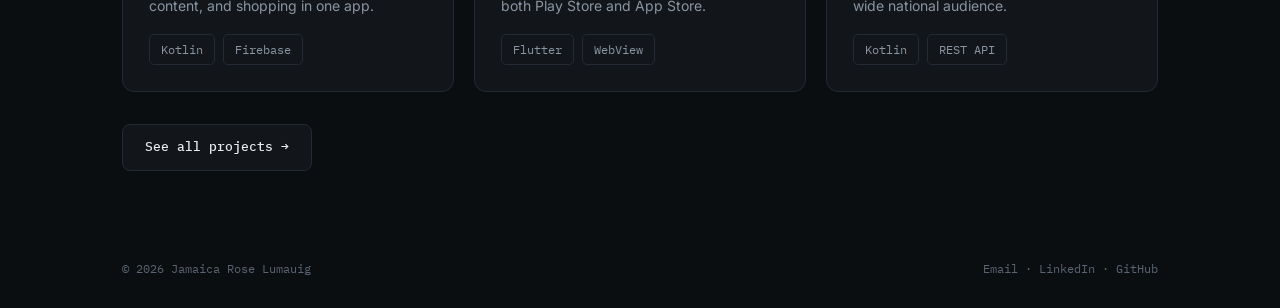
==== commit 9096177d: "commit" ====
--- a/index.html
+++ b/index.html
@@ -11,15 +11,15 @@
 
 <header class="site-nav">
   <div class="nav-inner">
-    <a href="index.html" class="nav-mark">
+    <a href="/" class="nav-mark">
       <img src="assets/navlogo.png" alt="Jamaica Rose Lumauig" class="nav-mark-logo">
       <span>JAM LUMAUIG</span>
     </a>
     <nav class="nav-links">
-      <a href="index.html" class="active">Home</a>
-      <a href="projects.html">Projects</a>
-      <a href="experience.html">Experience</a>
-      <a href="about.html">About / Contact</a>
+      <a href="/" class="active">Home</a>
+      <a href="/projects">Projects</a>
+      <a href="/experience">Experience</a>
+      <a href="/about">About / Contact</a>
     </nav>
   </div>
 </header>
@@ -50,8 +50,8 @@
           6+ years specializing in Flutter, Android, and Firebase, building cross-platform applications with a focus on usability, performance, and clean design. From implementing intuitive user interfaces to integrating backend services and testing production-ready features, I enjoy creating solutions that make a meaningful impact on everyday users.
         </p>
         <div class="load-in load-in-3" style="display:flex; gap:14px; margin-top:32px; flex-wrap:wrap;">
-          <a href="projects.html" class="btn btn-primary">View Projects →</a>
-          <a href="about.html" class="btn btn-ghost">Get In Touch</a>
+          <a href="/projects" class="btn btn-primary">View Projects →</a>
+          <a href="/about" class="btn btn-ghost">Get In Touch</a>
         </div>
         <div class="load-in load-in-4" style="margin-top:40px;">
           <div class="tag-row">
@@ -134,7 +134,7 @@
     </div>
 
     <div class="reveal" style="margin-top:32px;">
-      <a href="projects.html" class="btn btn-ghost">See all projects →</a>
+      <a href="/projects" class="btn btn-ghost">See all projects →</a>
     </div>
   </section>
 
--- a/style.css
+++ b/style.css
@@ -335,9 +335,9 @@
 
 .hero-layout {
   display: grid;
-  grid-template-columns: minmax(280px, 0.82fr) minmax(0, 1.18fr);
-  column-gap: 56px;
-  row-gap: 16px;
+  grid-template-columns: clamp(220px, 24vw, 320px) minmax(0, 1fr);
+  column-gap: clamp(24px, 4vw, 56px);
+  row-gap: 18px;
   align-items: start;
 }
 
@@ -346,6 +346,7 @@
   grid-row: 1;
   align-self: stretch;
   justify-self: start;
+  max-width: none;
 }
 
 .hero-headline {
@@ -359,20 +360,51 @@
   grid-column: 2;
   grid-row: 2;
   max-width: 820px;
-  margin-top: 6px;
+  margin-top: 2px;
 }
 
 .hero-headline h1 {
-  font-size: clamp(58px, 7.2vw, 96px);
-  line-height: 0.95;
+  font-size: clamp(48px, 5.8vw, 88px);
+  line-height: 0.98;
   letter-spacing: -0.05em;
   max-width: 920px;
+  text-wrap: balance;
 }
 
 .hero-body p {
   margin-top: 0 !important;
   max-width: 760px !important;
   line-height: 1.72;
+  font-size: clamp(15px, 1.6vw, 17px) !important;
+}
+
+.about-layout {
+  display: flex;
+  gap: 56px;
+  align-items: flex-start;
+}
+
+.about-copy {
+  flex: 1.3;
+  min-width: 320px;
+}
+
+.about-title {
+  font-size: clamp(32px, 4.5vw, 44px);
+}
+
+.about-contact {
+  flex: 1;
+  min-width: 280px;
+}
+
+.about-card {
+  background: var(--bg-raised);
+  border: 1px solid var(--border);
+  border-radius: 14px;
+  padding: 32px;
+  position: sticky;
+  top: 96px;
 }
 
 @keyframes heroFloat {
@@ -423,6 +455,27 @@
   [style*="gap:56px"],
   [style*="gap:64px"] {
     gap: 32px !important;
+  }
+
+  .about-layout {
+    flex-direction: column;
+    gap: 28px;
+  }
+
+  .about-copy,
+  .about-contact {
+    width: 100%;
+    min-width: 0;
+  }
+
+  .about-card {
+    position: static;
+    top: auto;
+    padding: 28px;
+  }
+
+  .about-title {
+    font-size: clamp(30px, 6vw, 40px);
   }
 }
 
@@ -948,8 +1001,10 @@
 
 @media (max-width: 900px) {
   .hero-layout {
-    grid-template-columns: 1fr;
-    gap: 28px !important;
+    display: flex;
+    flex-direction: column;
+    align-items: stretch;
+    gap: 24px;
   }
 
   .hero-art {
@@ -957,6 +1012,7 @@
     max-width: 360px;
     height: auto;
     justify-self: center;
+    align-self: center;
   }
 
   .hero-art img {
@@ -965,23 +1021,29 @@
 
   .hero-headline {
     padding-top: 0;
+    width: 100%;
   }
 
   .hero-headline h1 {
-    font-size: clamp(42px, 10vw, 64px);
+    font-size: clamp(40px, 10vw, 64px);
     line-height: 0.98;
+    max-width: 100%;
   }
 
   .hero-body {
-    grid-column: auto;
-    grid-row: auto;
+    width: 100%;
     max-width: none;
+    margin-top: 0;
+  }
+
+  .hero-body p {
+    max-width: 100% !important;
   }
 }
 
 @media (max-width: 640px) {
   .hero-layout {
-    gap: 22px !important;
+    gap: 18px;
   }
 
   .hero-art {
@@ -992,4 +1054,62 @@
   .hero-art::before {
     inset: 6px 0;
   }
-}
+
+  .hero-headline h1 {
+    font-size: clamp(34px, 12vw, 48px);
+    line-height: 1;
+    text-wrap: pretty;
+  }
+
+  .hero-body p {
+    text-align: left;
+    font-size: 15px !important;
+  }
+}
+
+@media (max-width: 420px) {
+  .hero-art {
+    width: min(240px, 92vw);
+    max-width: 240px;
+  }
+
+  .hero-body .btn {
+    width: 100%;
+    justify-content: center;
+  }
+
+  .hero-body .tag-row {
+    gap: 6px;
+  }
+
+  .hero-headline h1 {
+    font-size: clamp(30px, 12vw, 42px);
+  }
+
+  .about-hero {
+    padding-top: 56px !important;
+  }
+
+  .about-layout {
+    gap: 20px;
+  }
+
+  .about-card {
+    padding: 22px;
+    border-radius: 12px;
+  }
+
+  .about-title {
+    font-size: clamp(26px, 8vw, 31px);
+    line-height: 1.08;
+  }
+
+  .about-card a,
+  .about-card .btn {
+    width: 100%;
+  }
+
+  .about-card a {
+    word-break: break-word;
+  }
+}
